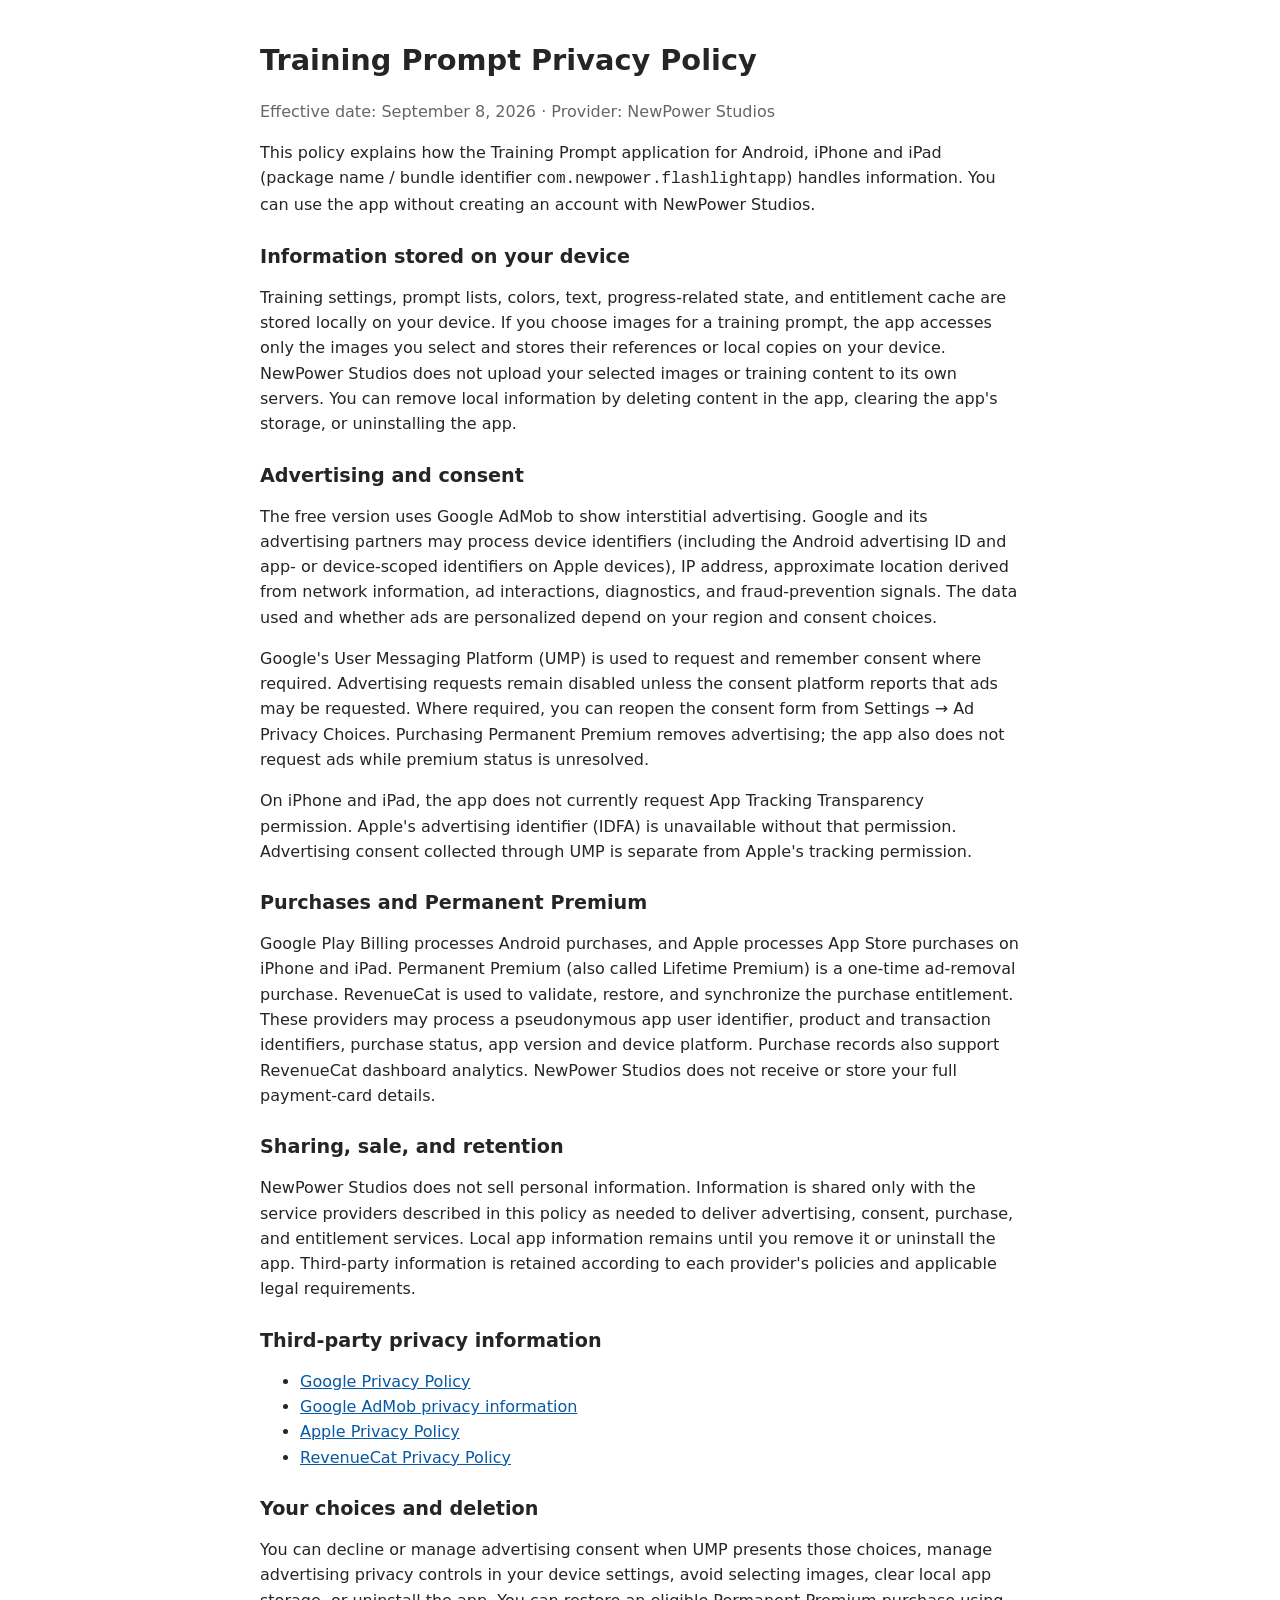
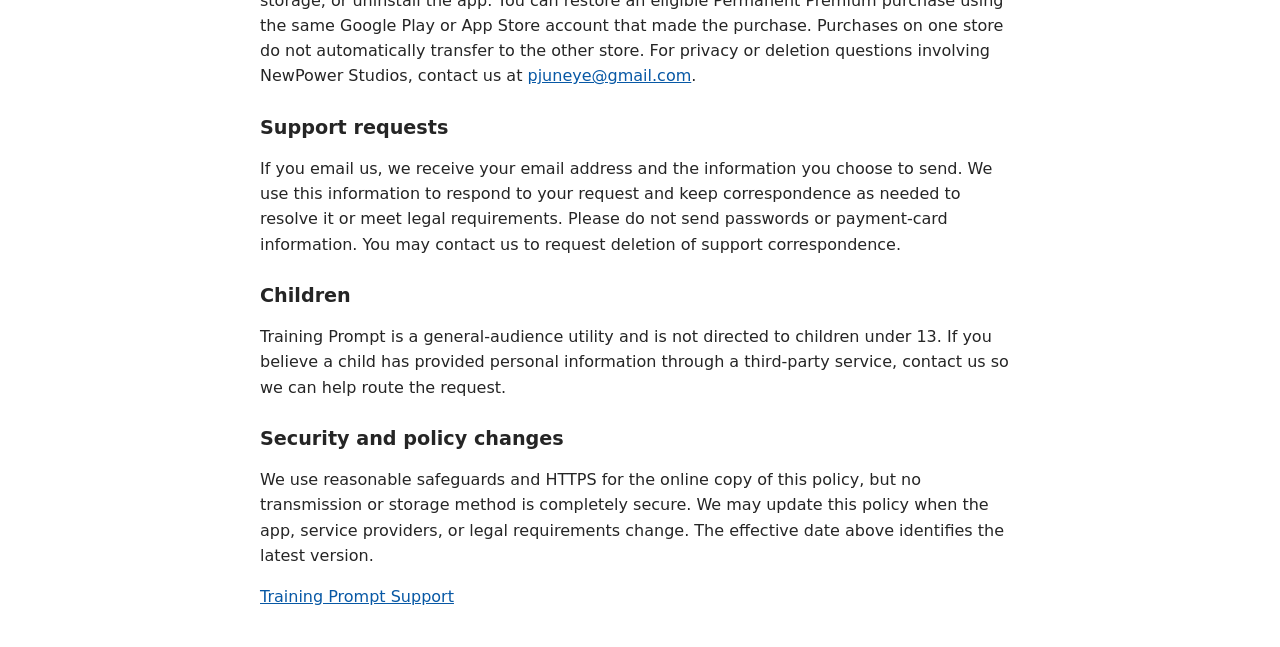
==== trainingprompt/privacy-policy.html @ 2515289c "Publish shared developer website and app-ads authorization" ====
<!doctype html>
<html lang="en">
<head>
  <meta charset="utf-8">
  <meta name="viewport" content="width=device-width,initial-scale=1">
  <meta http-equiv="Content-Security-Policy" content="default-src 'none'; style-src 'unsafe-inline'; base-uri 'none'; form-action 'none'">
  <title>Training Prompt Privacy Policy</title>
  <style>body{max-width:760px;margin:0 auto;padding:24px;font:16px/1.58 system-ui,sans-serif;color:#252525;background:#fff}h1,h2{line-height:1.25}h1{font-size:1.8rem}h2{margin-top:1.7rem;font-size:1.2rem}.meta{color:#666}a{color:#0758a5}</style>
</head>
<body>
<h1>Training Prompt Privacy Policy</h1>
<p class="meta">Effective date: September 8, 2026 · Provider: NewPower Studios</p>
<p>This policy explains how the Training Prompt application for Android, iPhone and iPad (package name / bundle identifier <code>com.newpower.flashlightapp</code>) handles information. You can use the app without creating an account with NewPower Studios.</p>

<h2>Information stored on your device</h2>
<p>Training settings, prompt lists, colors, text, progress-related state, and entitlement cache are stored locally on your device. If you choose images for a training prompt, the app accesses only the images you select and stores their references or local copies on your device. NewPower Studios does not upload your selected images or training content to its own servers. You can remove local information by deleting content in the app, clearing the app's storage, or uninstalling the app.</p>

<h2>Advertising and consent</h2>
<p>The free version uses Google AdMob to show interstitial advertising. Google and its advertising partners may process device identifiers (including the Android advertising ID and app- or device-scoped identifiers on Apple devices), IP address, approximate location derived from network information, ad interactions, diagnostics, and fraud-prevention signals. The data used and whether ads are personalized depend on your region and consent choices.</p>
<p>Google's User Messaging Platform (UMP) is used to request and remember consent where required. Advertising requests remain disabled unless the consent platform reports that ads may be requested. Where required, you can reopen the consent form from Settings → Ad Privacy Choices. Purchasing Permanent Premium removes advertising; the app also does not request ads while premium status is unresolved.</p>

<p>On iPhone and iPad, the app does not currently request App Tracking Transparency permission. Apple's advertising identifier (IDFA) is unavailable without that permission. Advertising consent collected through UMP is separate from Apple's tracking permission.</p>

<h2>Purchases and Permanent Premium</h2>
<p>Google Play Billing processes Android purchases, and Apple processes App Store purchases on iPhone and iPad. Permanent Premium (also called Lifetime Premium) is a one-time ad-removal purchase. RevenueCat is used to validate, restore, and synchronize the purchase entitlement. These providers may process a pseudonymous app user identifier, product and transaction identifiers, purchase status, app version and device platform. Purchase records also support RevenueCat dashboard analytics. NewPower Studios does not receive or store your full payment-card details.</p>

<h2>Sharing, sale, and retention</h2>
<p>NewPower Studios does not sell personal information. Information is shared only with the service providers described in this policy as needed to deliver advertising, consent, purchase, and entitlement services. Local app information remains until you remove it or uninstall the app. Third-party information is retained according to each provider's policies and applicable legal requirements.</p>

<h2>Third-party privacy information</h2>
<ul>
  <li><a href="https://policies.google.com/privacy">Google Privacy Policy</a></li>
  <li><a href="https://support.google.com/admob/answer/6128543">Google AdMob privacy information</a></li>
  <li><a href="https://www.apple.com/legal/privacy/">Apple Privacy Policy</a></li>
  <li><a href="https://www.revenuecat.com/privacy/">RevenueCat Privacy Policy</a></li>
</ul>

<h2>Your choices and deletion</h2>
<p>You can decline or manage advertising consent when UMP presents those choices, manage advertising privacy controls in your device settings, avoid selecting images, clear local app storage, or uninstall the app. You can restore an eligible Permanent Premium purchase using the same Google Play or App Store account that made the purchase. Purchases on one store do not automatically transfer to the other store. For privacy or deletion questions involving NewPower Studios, contact us at <a href="mailto:pjuneye@gmail.com">pjuneye@gmail.com</a>.</p>

<h2>Support requests</h2>
<p>If you email us, we receive your email address and the information you choose to send. We use this information to respond to your request and keep correspondence as needed to resolve it or meet legal requirements. Please do not send passwords or payment-card information. You may contact us to request deletion of support correspondence.</p>

<h2>Children</h2>
<p>Training Prompt is a general-audience utility and is not directed to children under 13. If you believe a child has provided personal information through a third-party service, contact us so we can help route the request.</p>

<h2>Security and policy changes</h2>
<p>We use reasonable safeguards and HTTPS for the online copy of this policy, but no transmission or storage method is completely secure. We may update this policy when the app, service providers, or legal requirements change. The effective date above identifies the latest version.</p>
<p><a href="support.html">Training Prompt Support</a></p>
</body>
</html>
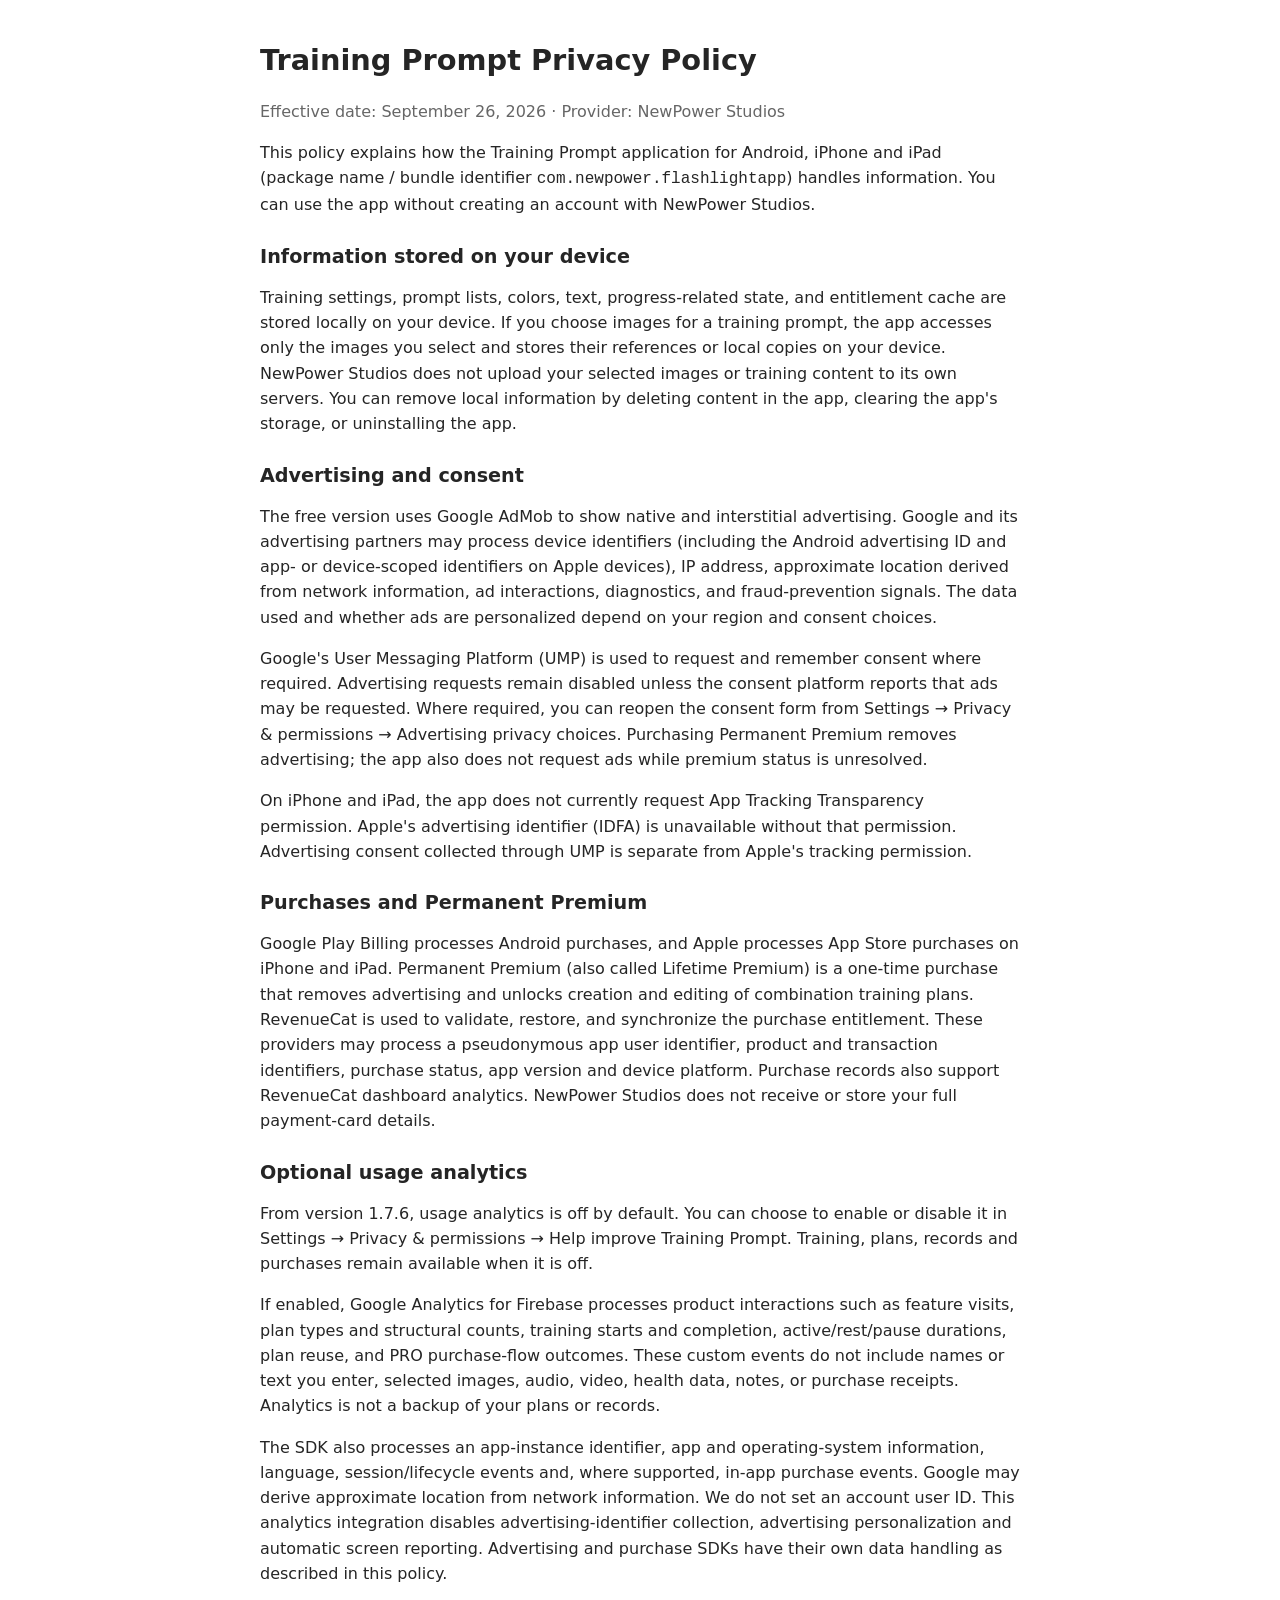
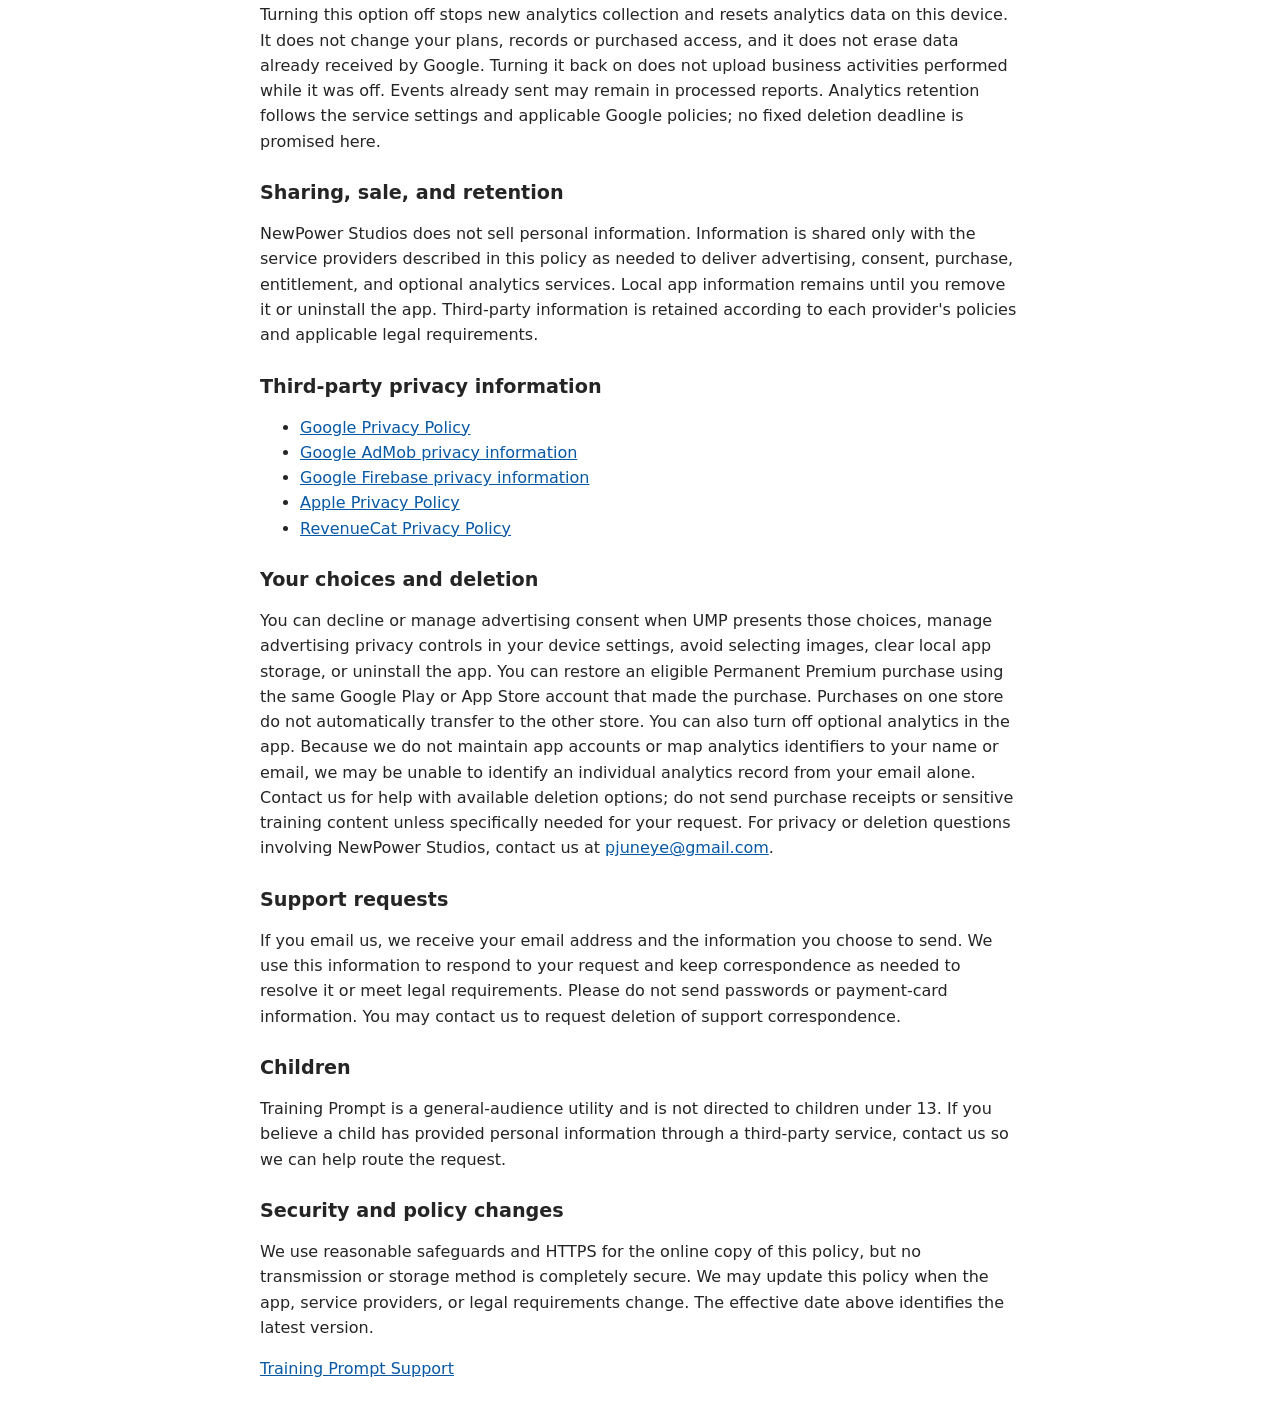
==== commit 42a37e04: "Update Training Prompt landing page for released 1.7.6" ====
--- a/trainingprompt/privacy-policy.html
+++ b/trainingprompt/privacy-policy.html
@@ -9,34 +9,41 @@
 </head>
 <body>
 <h1>Training Prompt Privacy Policy</h1>
-<p class="meta">Effective date: September 8, 2026 · Provider: NewPower Studios</p>
+<p class="meta">Effective date: September 26, 2026 · Provider: NewPower Studios</p>
 <p>This policy explains how the Training Prompt application for Android, iPhone and iPad (package name / bundle identifier <code>com.newpower.flashlightapp</code>) handles information. You can use the app without creating an account with NewPower Studios.</p>
 
 <h2>Information stored on your device</h2>
 <p>Training settings, prompt lists, colors, text, progress-related state, and entitlement cache are stored locally on your device. If you choose images for a training prompt, the app accesses only the images you select and stores their references or local copies on your device. NewPower Studios does not upload your selected images or training content to its own servers. You can remove local information by deleting content in the app, clearing the app's storage, or uninstalling the app.</p>
 
 <h2>Advertising and consent</h2>
-<p>The free version uses Google AdMob to show interstitial advertising. Google and its advertising partners may process device identifiers (including the Android advertising ID and app- or device-scoped identifiers on Apple devices), IP address, approximate location derived from network information, ad interactions, diagnostics, and fraud-prevention signals. The data used and whether ads are personalized depend on your region and consent choices.</p>
-<p>Google's User Messaging Platform (UMP) is used to request and remember consent where required. Advertising requests remain disabled unless the consent platform reports that ads may be requested. Where required, you can reopen the consent form from Settings → Ad Privacy Choices. Purchasing Permanent Premium removes advertising; the app also does not request ads while premium status is unresolved.</p>
+<p>The free version uses Google AdMob to show native and interstitial advertising. Google and its advertising partners may process device identifiers (including the Android advertising ID and app- or device-scoped identifiers on Apple devices), IP address, approximate location derived from network information, ad interactions, diagnostics, and fraud-prevention signals. The data used and whether ads are personalized depend on your region and consent choices.</p>
+<p>Google's User Messaging Platform (UMP) is used to request and remember consent where required. Advertising requests remain disabled unless the consent platform reports that ads may be requested. Where required, you can reopen the consent form from Settings → Privacy &amp; permissions → Advertising privacy choices. Purchasing Permanent Premium removes advertising; the app also does not request ads while premium status is unresolved.</p>
 
 <p>On iPhone and iPad, the app does not currently request App Tracking Transparency permission. Apple's advertising identifier (IDFA) is unavailable without that permission. Advertising consent collected through UMP is separate from Apple's tracking permission.</p>
 
 <h2>Purchases and Permanent Premium</h2>
-<p>Google Play Billing processes Android purchases, and Apple processes App Store purchases on iPhone and iPad. Permanent Premium (also called Lifetime Premium) is a one-time ad-removal purchase. RevenueCat is used to validate, restore, and synchronize the purchase entitlement. These providers may process a pseudonymous app user identifier, product and transaction identifiers, purchase status, app version and device platform. Purchase records also support RevenueCat dashboard analytics. NewPower Studios does not receive or store your full payment-card details.</p>
+<p>Google Play Billing processes Android purchases, and Apple processes App Store purchases on iPhone and iPad. Permanent Premium (also called Lifetime Premium) is a one-time purchase that removes advertising and unlocks creation and editing of combination training plans. RevenueCat is used to validate, restore, and synchronize the purchase entitlement. These providers may process a pseudonymous app user identifier, product and transaction identifiers, purchase status, app version and device platform. Purchase records also support RevenueCat dashboard analytics. NewPower Studios does not receive or store your full payment-card details.</p>
+
+<h2>Optional usage analytics</h2>
+<p>From version 1.7.6, usage analytics is off by default. You can choose to enable or disable it in Settings → Privacy &amp; permissions → Help improve Training Prompt. Training, plans, records and purchases remain available when it is off.</p>
+<p>If enabled, Google Analytics for Firebase processes product interactions such as feature visits, plan types and structural counts, training starts and completion, active/rest/pause durations, plan reuse, and PRO purchase-flow outcomes. These custom events do not include names or text you enter, selected images, audio, video, health data, notes, or purchase receipts. Analytics is not a backup of your plans or records.</p>
+<p>The SDK also processes an app-instance identifier, app and operating-system information, language, session/lifecycle events and, where supported, in-app purchase events. Google may derive approximate location from network information. We do not set an account user ID. This analytics integration disables advertising-identifier collection, advertising personalization and automatic screen reporting. Advertising and purchase SDKs have their own data handling as described in this policy.</p>
+<p>Turning this option off stops new analytics collection and resets analytics data on this device. It does not change your plans, records or purchased access, and it does not erase data already received by Google. Turning it back on does not upload business activities performed while it was off. Events already sent may remain in processed reports. Analytics retention follows the service settings and applicable Google policies; no fixed deletion deadline is promised here.</p>
 
 <h2>Sharing, sale, and retention</h2>
-<p>NewPower Studios does not sell personal information. Information is shared only with the service providers described in this policy as needed to deliver advertising, consent, purchase, and entitlement services. Local app information remains until you remove it or uninstall the app. Third-party information is retained according to each provider's policies and applicable legal requirements.</p>
+<p>NewPower Studios does not sell personal information. Information is shared only with the service providers described in this policy as needed to deliver advertising, consent, purchase, entitlement, and optional analytics services. Local app information remains until you remove it or uninstall the app. Third-party information is retained according to each provider's policies and applicable legal requirements.</p>
 
 <h2>Third-party privacy information</h2>
 <ul>
   <li><a href="https://policies.google.com/privacy">Google Privacy Policy</a></li>
   <li><a href="https://support.google.com/admob/answer/6128543">Google AdMob privacy information</a></li>
+  <li><a href="https://firebase.google.com/support/privacy">Google Firebase privacy information</a></li>
   <li><a href="https://www.apple.com/legal/privacy/">Apple Privacy Policy</a></li>
   <li><a href="https://www.revenuecat.com/privacy/">RevenueCat Privacy Policy</a></li>
 </ul>
 
 <h2>Your choices and deletion</h2>
-<p>You can decline or manage advertising consent when UMP presents those choices, manage advertising privacy controls in your device settings, avoid selecting images, clear local app storage, or uninstall the app. You can restore an eligible Permanent Premium purchase using the same Google Play or App Store account that made the purchase. Purchases on one store do not automatically transfer to the other store. For privacy or deletion questions involving NewPower Studios, contact us at <a href="mailto:pjuneye@gmail.com">pjuneye@gmail.com</a>.</p>
+<p>You can decline or manage advertising consent when UMP presents those choices, manage advertising privacy controls in your device settings, avoid selecting images, clear local app storage, or uninstall the app. You can restore an eligible Permanent Premium purchase using the same Google Play or App Store account that made the purchase. Purchases on one store do not automatically transfer to the other store. You can also turn off optional analytics in the app. Because we do not maintain app accounts or map analytics identifiers to your name or email, we may be unable to identify an individual analytics record from your email alone. Contact us for help with available deletion options; do not send purchase receipts or sensitive training content unless specifically needed for your request. For privacy or deletion questions involving NewPower Studios, contact us at <a href="mailto:pjuneye@gmail.com">pjuneye@gmail.com</a>.</p>
 
 <h2>Support requests</h2>
 <p>If you email us, we receive your email address and the information you choose to send. We use this information to respond to your request and keep correspondence as needed to resolve it or meet legal requirements. Please do not send passwords or payment-card information. You may contact us to request deletion of support correspondence.</p>
